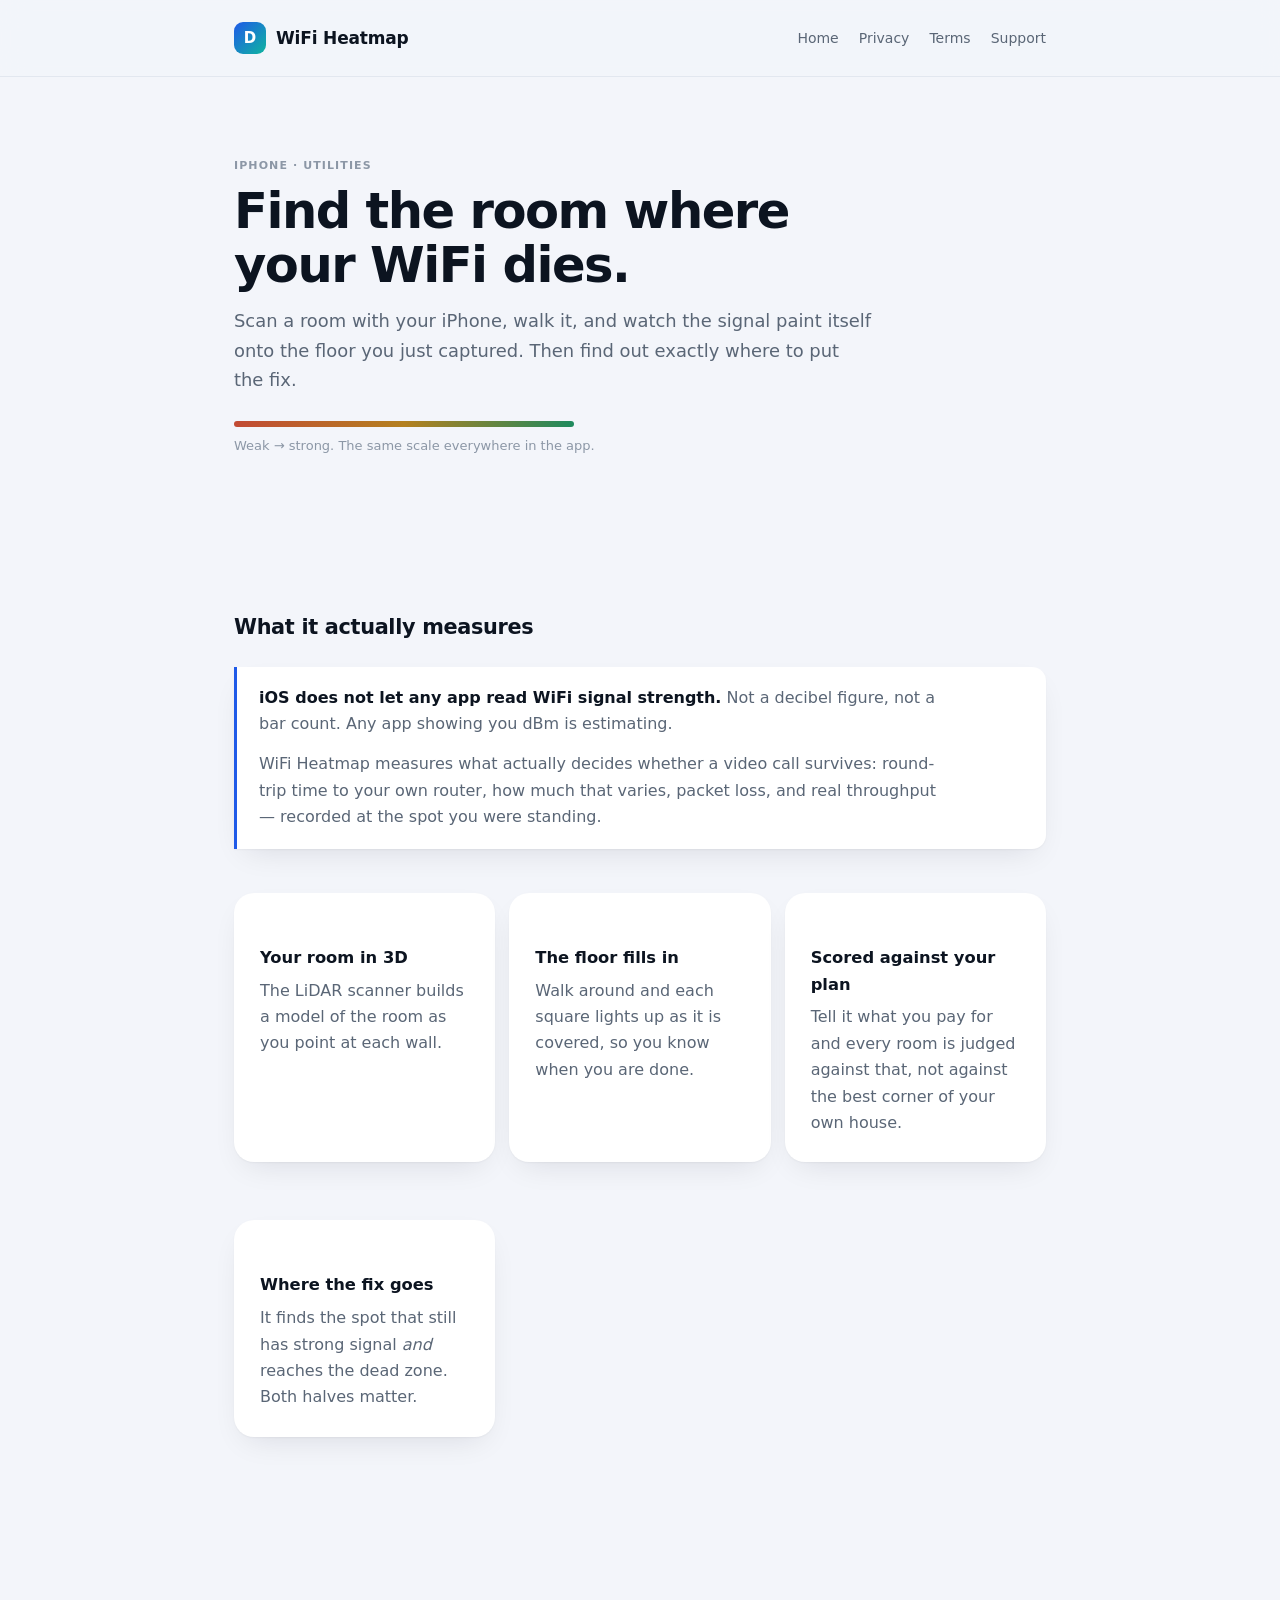
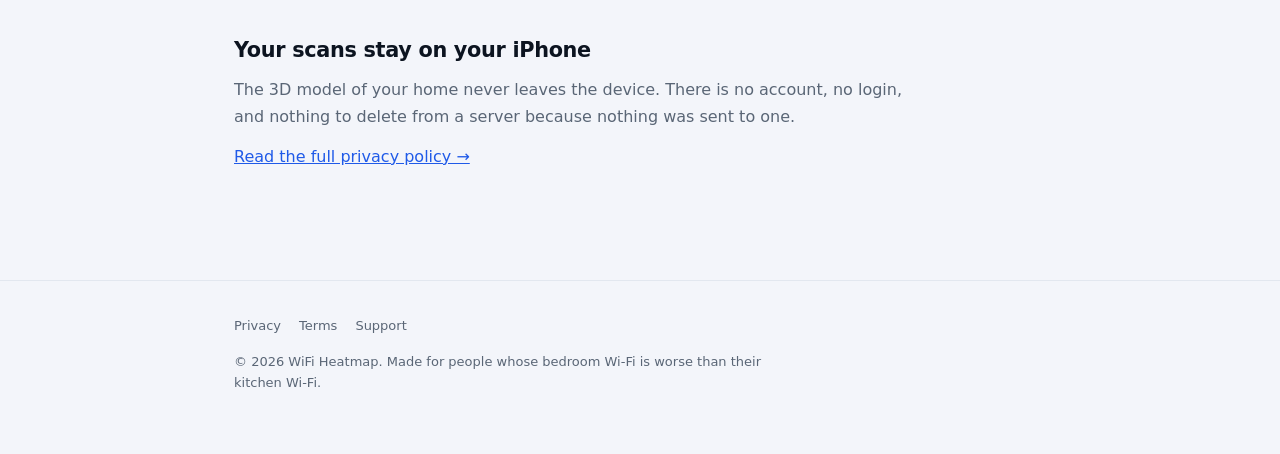
==== index.html @ 36a96287 "Init: Initial commit" ====
<!doctype html><html lang="en"><head><meta charset="utf-8">
<meta name="viewport" content="width=device-width, initial-scale=1">
<link rel="stylesheet" href="style.css"><title>WiFi Heatmap — WiFi Heatmap &amp; Dead Zone Finder</title>
<meta name="description" content="Scan a room in 3D, walk it, and watch your WiFi paint itself onto the floor. Find the dead zone and what to do about it.">
</head><body>
<header class="site"><div class="wrap bar">
  <a class="brand" href="index.html"><span class="mark">D</span><strong>WiFi Heatmap</strong></a>
  <nav class="site"><a href="index.html">Home</a><a href="privacy.html">Privacy</a><a href="terms.html">Terms</a><a href="support.html">Support</a></nav>
</div></header>

<section class="hero"><div class="wrap">
  <p class="eyebrow">iPhone · Utilities</p>
  <h1>Find the room where your WiFi dies.</h1>
  <p class="lede">Scan a room with your iPhone, walk it, and watch the signal paint itself onto the floor you just captured. Then find out exactly where to put the fix.</p>
  <div class="ramp" style="max-width:340px;margin-top:26px"></div>
  <p style="font-size:13px;color:var(--ink-3);margin-top:8px">Weak → strong. The same scale everywhere in the app.</p>
</div></section>

<section><div class="wrap">
  <h2>What it actually measures</h2>
  <div class="callout">
    <p><strong>iOS does not let any app read WiFi signal strength.</strong> Not a decibel figure, not a bar count. Any app showing you dBm is estimating.</p>
    <p>WiFi Heatmap measures what actually decides whether a video call survives: round-trip time to your own router, how much that varies, packet loss, and real throughput — recorded at the spot you were standing.</p>
  </div>

  <div class="grid">
    <div class="card">
      <h3>Your room in 3D</h3>
      <p>The LiDAR scanner builds a model of the room as you point at each wall.</p>
    </div>
    <div class="card">
      <h3>The floor fills in</h3>
      <p>Walk around and each square lights up as it is covered, so you know when you are done.</p>
    </div>
    <div class="card">
      <h3>Scored against your plan</h3>
      <p>Tell it what you pay for and every room is judged against that, not against the best corner of your own house.</p>
    </div>
    <div class="card">
      <h3>Where the fix goes</h3>
      <p>It finds the spot that still has strong signal <em>and</em> reaches the dead zone. Both halves matter.</p>
    </div>
  </div>
</div></section>

<section><div class="wrap">
  <h2>Your scans stay on your iPhone</h2>
  <p>The 3D model of your home never leaves the device. There is no account, no login, and nothing to delete from a server because nothing was sent to one.</p>
  <p><a href="privacy.html">Read the full privacy policy →</a></p>
</div></section>

<footer class="site"><div class="wrap">
  <p style="margin-bottom:14px"><a href="privacy.html">Privacy</a><a href="terms.html">Terms</a><a href="support.html">Support</a></p>
  <p style="margin:0">© 2026 WiFi Heatmap. Made for people whose bedroom Wi-Fi is worse than their kitchen Wi-Fi.</p>
</div></footer>
</body></html>
---- style.css ----
/* Deadzone — shared styles.
   Tokens mirror App/Design/Theme.swift so the site and the app read as one
   product: blue-leaning-cyan accent, cool near-white ground, and the
   red/amber/green ramp reserved for signal data rather than decoration. */

:root {
  --accent: #1F5AE8;
  --accent-soft: rgba(31, 90, 232, 0.10);
  --cyan: #0FB5A0;
  --canvas: #F3F5FA;
  --surface: #FFFFFF;
  --sunken: #F0F3F8;
  --ink: #0C1420;
  --ink-2: #5A6676;
  --ink-3: #8C97A6;
  --hairline: #E2E7EF;
  --weak: #C24A34;
  --fair: #B4801F;
  --strong: #1E8A5E;
  --radius: 20px;
  --radius-sm: 14px;
  --shadow: 0 1px 2px rgba(12, 20, 32, .04), 0 12px 32px -12px rgba(12, 20, 32, .12);
  --measure: 68ch;
}

* { box-sizing: border-box; }

html { -webkit-text-size-adjust: 100%; }

body {
  margin: 0;
  background: var(--canvas);
  color: var(--ink);
  font: 16px/1.65 -apple-system, BlinkMacSystemFont, "Segoe UI", Inter, system-ui, sans-serif;
  -webkit-font-smoothing: antialiased;
}

.wrap { max-width: 860px; margin: 0 auto; padding: 0 24px; }

/* ---------- header ---------- */

header.site {
  padding: 22px 0;
  border-bottom: 1px solid var(--hairline);
  background: rgba(243, 245, 250, .86);
  backdrop-filter: saturate(180%) blur(14px);
  position: sticky; top: 0; z-index: 10;
}
.bar { display: flex; align-items: center; justify-content: space-between; gap: 20px; }
.brand { display: flex; align-items: center; gap: 10px; text-decoration: none; color: var(--ink); }
.brand .mark {
  width: 32px; height: 32px; border-radius: 9px;
  background: linear-gradient(135deg, var(--accent), var(--cyan));
  display: grid; place-items: center; color: #fff; font-size: 15px; font-weight: 700;
}
.brand strong { font-size: 17px; letter-spacing: -.01em; }
nav.site a {
  color: var(--ink-2); text-decoration: none; font-size: 14px; font-weight: 500;
  margin-left: 20px;
}
nav.site a:hover { color: var(--accent); }

/* ---------- type ---------- */

h1 {
  font-size: clamp(2.1rem, 5.5vw, 3.1rem);
  line-height: 1.08; letter-spacing: -.03em; margin: 0 0 14px;
  text-wrap: balance;
}
h2 {
  font-size: 1.3rem; letter-spacing: -.015em; margin: 40px 0 10px;
  text-wrap: balance;
}
h3 { font-size: 1.02rem; margin: 26px 0 6px; }
p, li { color: var(--ink-2); max-width: var(--measure); }
p { margin: 0 0 14px; }
a { color: var(--accent); }
strong { color: var(--ink); font-weight: 600; }
.lede { font-size: 1.12rem; color: var(--ink-2); max-width: 56ch; }
.eyebrow {
  font-size: 11px; font-weight: 700; letter-spacing: .1em; text-transform: uppercase;
  color: var(--ink-3); margin: 0 0 10px;
}
.updated { font-size: 13px; color: var(--ink-3); margin-bottom: 34px; }

/* ---------- blocks ---------- */

.card {
  background: var(--surface);
  border-radius: var(--radius);
  padding: 26px;
  box-shadow: var(--shadow);
  margin: 22px 0;
}
.card p:last-child, .card ul:last-child { margin-bottom: 0; }

.callout {
  border-left: 3px solid var(--accent);
  background: var(--surface);
  border-radius: 0 var(--radius-sm) var(--radius-sm) 0;
  padding: 18px 22px;
  margin: 22px 0;
  box-shadow: var(--shadow);
}
.callout p:last-child { margin-bottom: 0; }

ul { padding-left: 1.15em; margin: 0 0 16px; }
li { margin: 7px 0; }
li::marker { color: var(--ink-3); }

.grid { display: grid; gap: 14px; grid-template-columns: repeat(auto-fit, minmax(230px, 1fr)); margin: 22px 0; }

.pill {
  display: inline-block; font-size: 11px; font-weight: 700; letter-spacing: .06em;
  text-transform: uppercase; padding: 4px 9px; border-radius: 999px;
  background: var(--accent-soft); color: var(--accent);
}

.ramp { height: 6px; border-radius: 3px; background: linear-gradient(90deg, var(--weak), var(--fair), var(--strong)); }

section { padding: 56px 0; }
section.hero { padding: 80px 0 44px; }

/* ---------- footer ---------- */

footer.site {
  border-top: 1px solid var(--hairline);
  padding: 34px 0 60px;
  margin-top: 40px;
  color: var(--ink-3);
  font-size: 13px;
}
footer.site a { color: var(--ink-2); text-decoration: none; margin-right: 18px; }
footer.site a:hover { color: var(--accent); }

/* ---------- policy pages ---------- */

.policy h2 { margin-top: 36px; }
.policy p, .policy li { font-size: 15px; }

@media (max-width: 640px) {
  section { padding: 40px 0; }
  section.hero { padding: 52px 0 32px; }
  nav.site a { margin-left: 14px; font-size: 13px; }
}
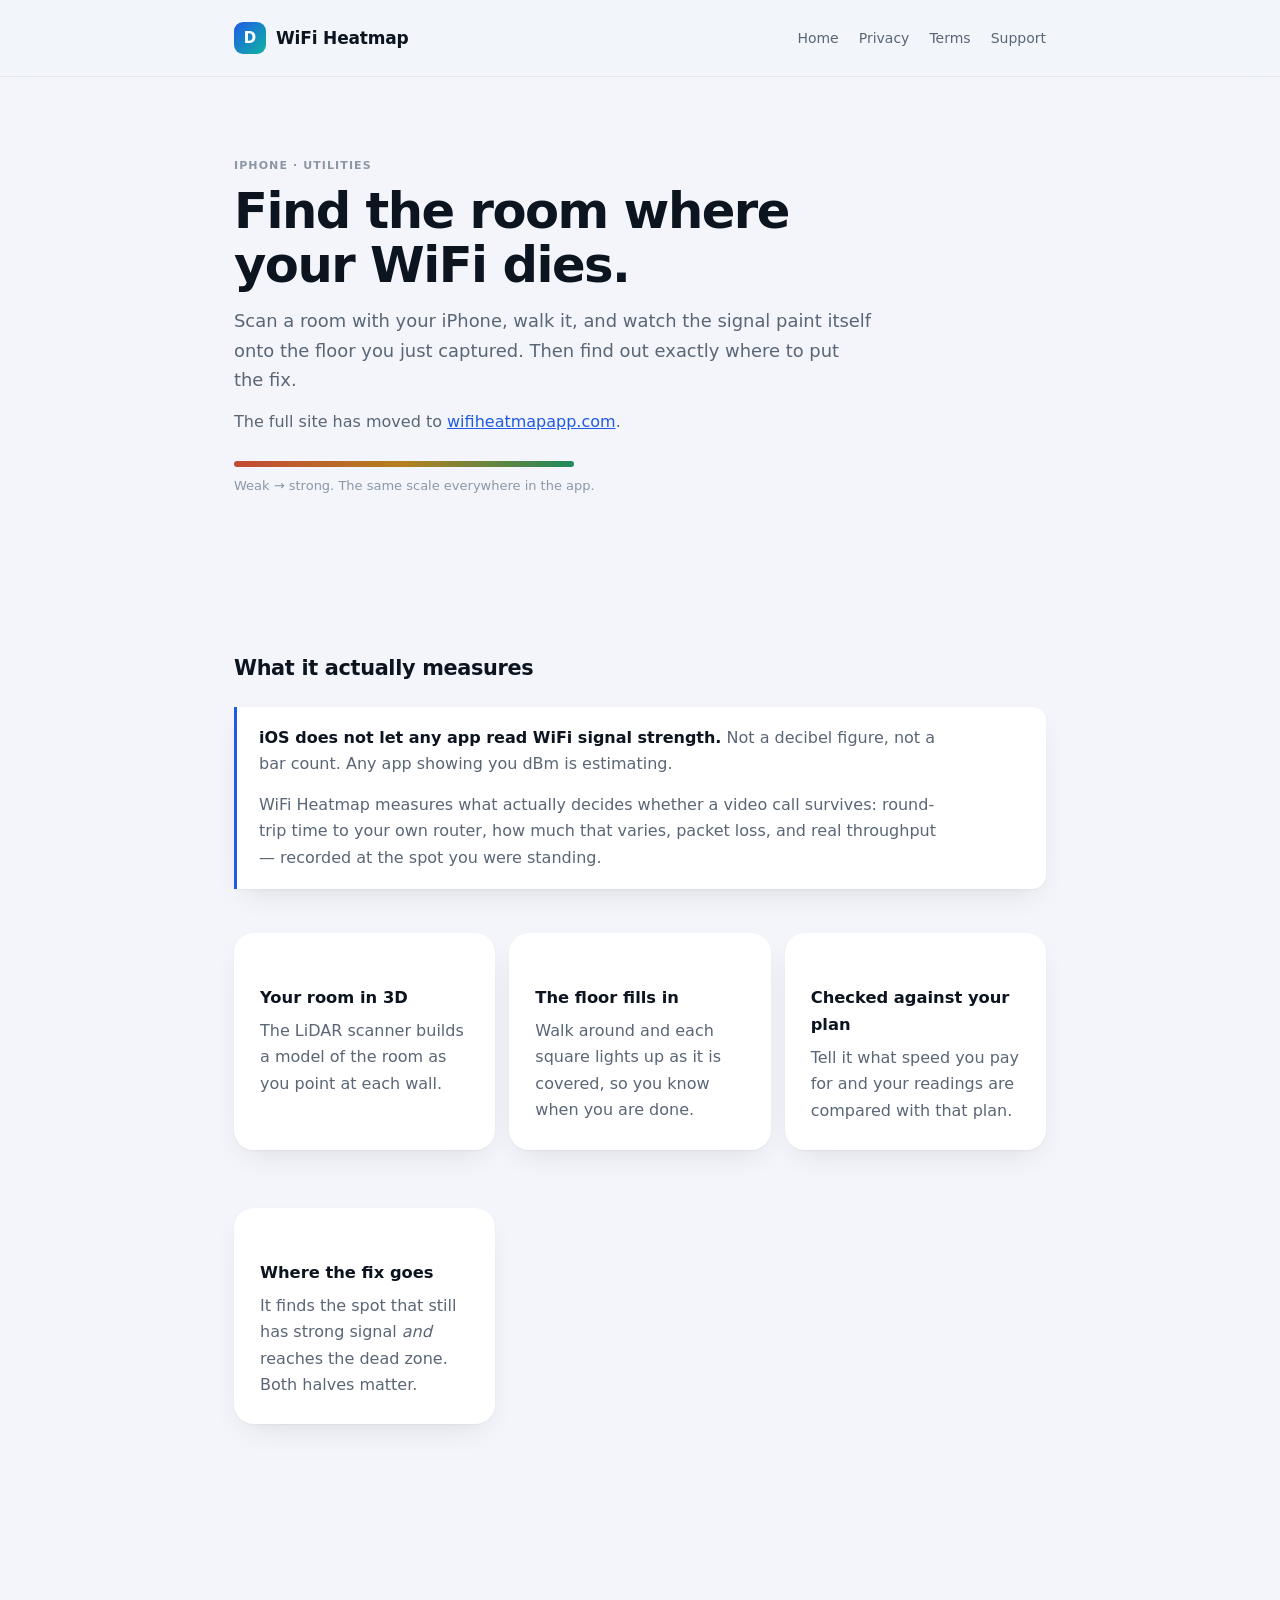
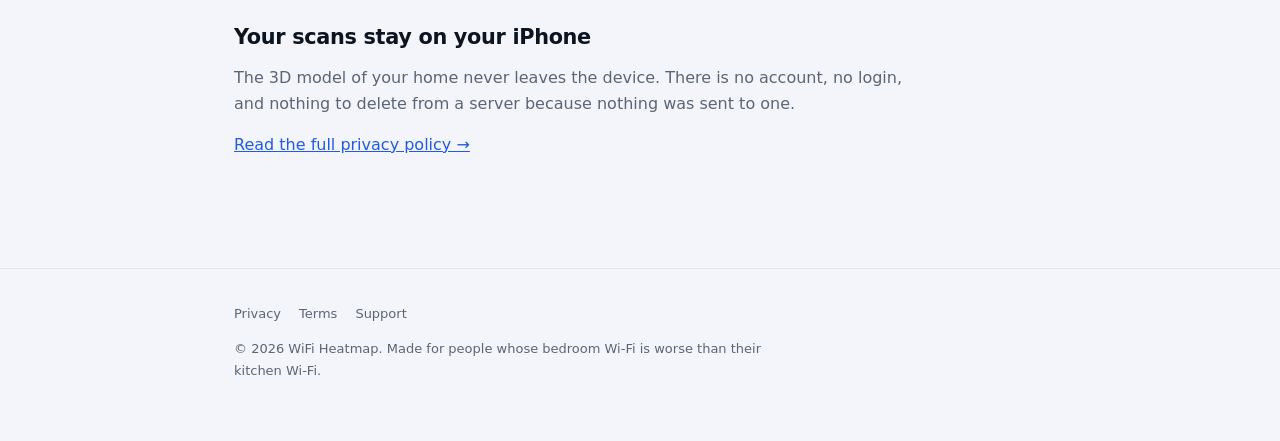
==== commit 4bf1fcb8: "Home: drop room-scoring claim (still on roadmap), point to wifiheatmapapp.com The card said every ro" ====
--- a/index.html
+++ b/index.html
@@ -1,5 +1,6 @@
 <!doctype html><html lang="en"><head><meta charset="utf-8">
 <meta name="viewport" content="width=device-width, initial-scale=1">
+<link rel="canonical" href="https://wifiheatmapapp.com/">
 <link rel="stylesheet" href="style.css"><title>WiFi Heatmap — WiFi Heatmap &amp; Dead Zone Finder</title>
 <meta name="description" content="Scan a room in 3D, walk it, and watch your WiFi paint itself onto the floor. Find the dead zone and what to do about it.">
 </head><body>
@@ -12,6 +13,7 @@
   <p class="eyebrow">iPhone · Utilities</p>
   <h1>Find the room where your WiFi dies.</h1>
   <p class="lede">Scan a room with your iPhone, walk it, and watch the signal paint itself onto the floor you just captured. Then find out exactly where to put the fix.</p>
+  <p style="margin-top:14px">The full site has moved to <a href="https://wifiheatmapapp.com/">wifiheatmapapp.com</a>.</p>
   <div class="ramp" style="max-width:340px;margin-top:26px"></div>
   <p style="font-size:13px;color:var(--ink-3);margin-top:8px">Weak → strong. The same scale everywhere in the app.</p>
 </div></section>
@@ -33,8 +35,8 @@
       <p>Walk around and each square lights up as it is covered, so you know when you are done.</p>
     </div>
     <div class="card">
-      <h3>Scored against your plan</h3>
-      <p>Tell it what you pay for and every room is judged against that, not against the best corner of your own house.</p>
+      <h3>Checked against your plan</h3>
+      <p>Tell it what speed you pay for and your readings are compared with that plan.</p>
     </div>
     <div class="card">
       <h3>Where the fix goes</h3>
